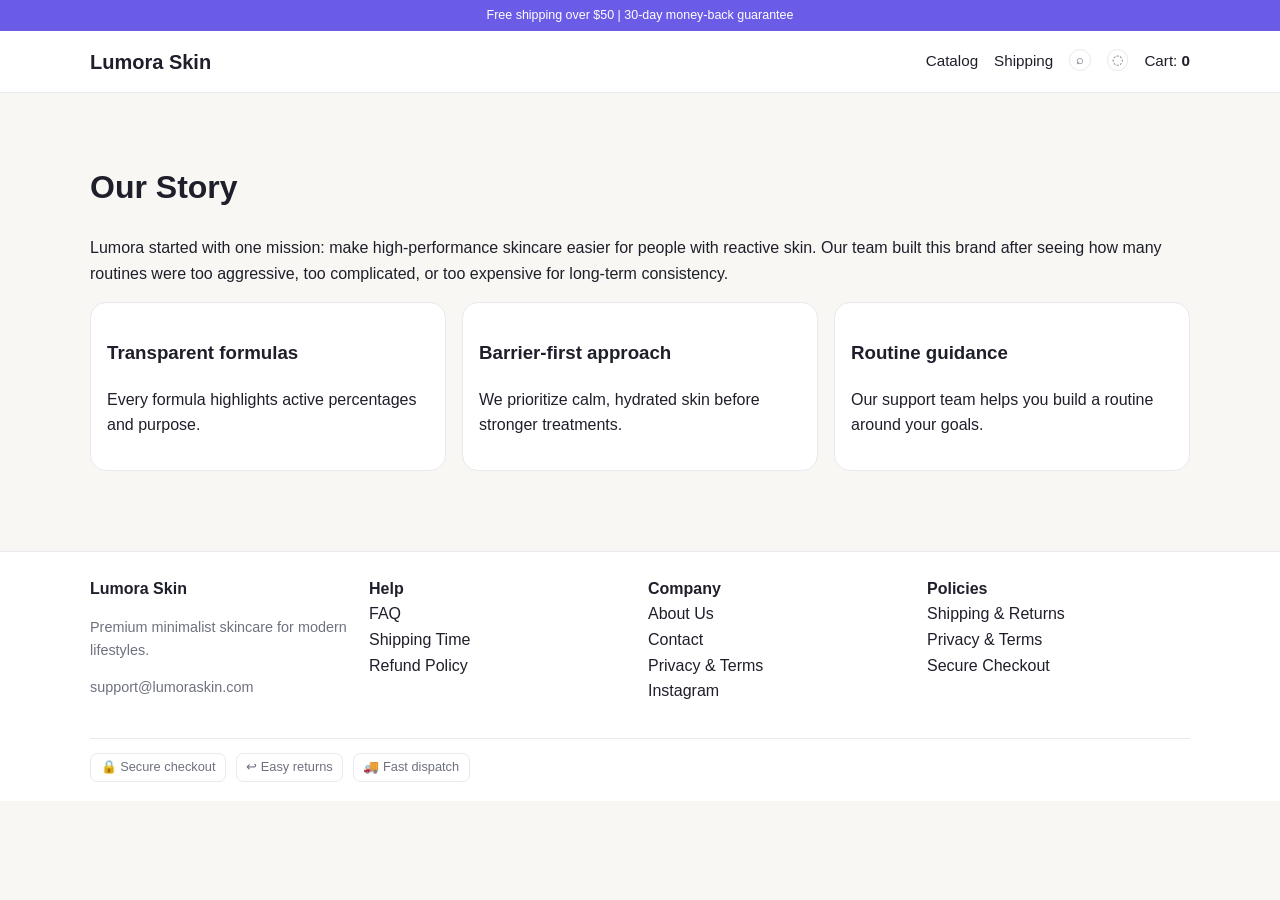
==== about.html @ a421f7e5 "First commit" ====
<!DOCTYPE html>
<html lang="en">
  <head>
    <meta charset="UTF-8" />
    <meta name="viewport" content="width=device-width, initial-scale=1.0" />
    <title>About Us | Lumora Skin</title>
    <link rel="stylesheet" href="assets/styles.css" />
  </head>
  <body>
    <div class="announcement">Free shipping over $50 | 30-day money-back guarantee</div>
    <header class="site-header">
      <nav class="container nav">
        <a class="logo" href="index.html">Lumora Skin</a>
        <div class="menu">
          <a href="catalog.html">Catalog</a>
          <a href="shipping.html">Shipping</a>
          <a class="icon-link" href="catalog.html" aria-label="Search">⌕</a>
          <a class="icon-link" href="contact.html" aria-label="Account">◌</a>
          <a href="cart.html">Cart: <b data-cart-count>0</b></a>
        </div>
      </nav>
    </header>
    <main class="section container">
      <h1>Our Story</h1>
      <p>
        Lumora started with one mission: make high-performance skincare easier for people with
        reactive skin. Our team built this brand after seeing how many routines were too aggressive,
        too complicated, or too expensive for long-term consistency.
      </p>
      <div class="grid grid-3">
        <article class="card"><h3>Transparent formulas</h3><p>Every formula highlights active percentages and purpose.</p></article>
        <article class="card"><h3>Barrier-first approach</h3><p>We prioritize calm, hydrated skin before stronger treatments.</p></article>
        <article class="card"><h3>Routine guidance</h3><p>Our support team helps you build a routine around your goals.</p></article>
      </div>
    </main>
    <footer class="site-footer">
      <div class="container footer-grid">
        <div>
          <strong>Lumora Skin</strong>
          <p class="small">Premium minimalist skincare for modern lifestyles.</p>
          <p class="small">support@lumoraskin.com</p>
        </div>
        <div>
          <strong>Help</strong><br />
          <a href="faq.html">FAQ</a><br />
          <a href="shipping.html">Shipping Time</a><br />
          <a href="shipping.html">Refund Policy</a>
        </div>
        <div>
          <strong>Company</strong><br />
          <a href="about.html">About Us</a><br />
          <a href="contact.html">Contact</a><br />
          <a href="privacy.html">Privacy & Terms</a><br />
          <a href="https://instagram.com" target="_blank" rel="noreferrer">Instagram</a>
        </div>
        <div>
          <strong>Policies</strong><br />
          <a href="shipping.html">Shipping & Returns</a><br />
          <a href="privacy.html">Privacy & Terms</a><br />
          <a href="checkout.html">Secure Checkout</a>
        </div>
      </div>
      <div class="container footer-trust">
        <span>🔒 Secure checkout</span>
        <span>↩ Easy returns</span>
        <span>🚚 Fast dispatch</span>
      </div>
    </footer>
    <script src="assets/products.js"></script>
    <script src="assets/app.js"></script>
  </body>
</html>
---- assets/styles.css ----
:root {
  --bg: #f8f7f4;
  --surface: #ffffff;
  --text: #1e1f2a;
  --muted: #6e7180;
  --primary: #4a7c59;
  --secondary: #cfb997;
  --accent: #e76f51;
  --border: #e9e9ee;
}

* {
  box-sizing: border-box;
}

body {
  margin: 0;
  font-family: "Inter", Arial, sans-serif;
  background: var(--bg);
  color: var(--text);
  line-height: 1.6;
}

a {
  color: inherit;
  text-decoration: none;
}

.container {
  width: min(1100px, 92%);
  margin: 0 auto;
}

.top-bar {
  text-align: center;
  background: var(--primary);
  color: #fff;
  font-size: 0.9rem;
  padding: 0.45rem;
}

.site-header {
  background: var(--surface);
  border-bottom: 1px solid var(--border);
  position: sticky;
  top: 0;
  z-index: 40;
}

.nav {
  display: flex;
  justify-content: space-between;
  align-items: center;
  padding: 0.9rem 0;
}

.logo {
  font-size: 1.25rem;
  font-weight: 700;
}

.menu {
  display: flex;
  gap: 1rem;
  flex-wrap: wrap;
  font-size: 0.95rem;
}

.announcement {
  text-align: center;
  background: #6b5ce7;
  color: #fff;
  font-size: 0.78rem;
  padding: 0.35rem 0.5rem;
}

.hero {
  padding: 3rem 0;
  background: linear-gradient(120deg, #f7f5ff, #f8f7f4);
}

.hero-layout {
  display: grid;
  grid-template-columns: 1.05fr 0.95fr;
  gap: 1.3rem;
  align-items: center;
}

.hero-kicker {
  margin: 0;
  font-size: 0.74rem;
  letter-spacing: 0.1em;
  text-transform: uppercase;
  color: #7a6fd6;
  font-weight: 600;
}

.hero h1 {
  font-size: clamp(2rem, 4vw, 3rem);
  line-height: 1.2;
  margin: 0;
}

.hero p {
  color: var(--muted);
  max-width: 620px;
}

.hero-cta {
  display: flex;
  gap: 0.65rem;
  flex-wrap: wrap;
  margin-top: 1rem;
}

.hero-proof {
  margin: 0.7rem 0 0;
  font-size: 0.88rem;
  color: #6f7181;
}

.hero-visual {
  background: #f0ecff;
  border: 1px solid #ddd7ff;
  border-radius: 1.2rem;
  padding: 0.8rem;
}

.hero-visual img {
  width: 100%;
  height: 320px;
  object-fit: cover;
  border-radius: 1rem;
}

.icon-link {
  display: inline-flex;
  align-items: center;
  justify-content: center;
  width: 1.35rem;
  height: 1.35rem;
  border: 1px solid var(--border);
  border-radius: 50%;
  font-size: 0.84rem;
  color: #5f6170;
}

.btn {
  display: inline-block;
  border-radius: 999px;
  padding: 0.65rem 1.1rem;
  font-weight: 600;
  border: 1px solid transparent;
  cursor: pointer;
}

.btn-dark {
  background: var(--text);
  color: #fff;
}

.btn-outline {
  border-color: var(--text);
}

.section {
  padding: 3rem 0;
}

.section h2 {
  margin-top: 0;
}

.grid {
  display: grid;
  gap: 1rem;
}

.grid-3 {
  grid-template-columns: repeat(auto-fit, minmax(220px, 1fr));
}

.product-grid {
  grid-template-columns: repeat(auto-fit, minmax(220px, 250px));
  justify-content: center;
}

.card {
  background: var(--surface);
  border: 1px solid var(--border);
  border-radius: 1rem;
  padding: 1rem;
}

.urgency {
  text-align: center;
  background: #fff4ef;
  border-color: #ffd7c8;
}

.timer {
  font-size: clamp(1.5rem, 3vw, 2rem);
  font-weight: 700;
  letter-spacing: 0.08rem;
  color: var(--accent);
  margin: 0;
}

.product-card {
  background: var(--surface);
  border: 1px solid var(--border);
  border-radius: 1rem;
  overflow: hidden;
  width: 250px;
  height: 410px;
  margin: 0 auto;
  display: flex;
  flex-direction: column;
  position: relative;
}

.product-card img,
.detail-grid img {
  width: 100%;
  display: block;
  object-fit: cover;
}

.product-card img {
  height: 180px;
  transition: transform 0.28s ease;
}

.product-card:hover img {
  transform: scale(1.05);
}

.product-image-wrap {
  position: relative;
  overflow: hidden;
}

.save-badge {
  position: absolute;
  top: 0.5rem;
  right: 0.5rem;
  background: #e24b4a;
  color: #fff;
  border-radius: 0.35rem;
  font-size: 0.68rem;
  font-weight: 700;
  padding: 0.15rem 0.35rem;
  letter-spacing: 0.03em;
}

.stock-note {
  position: absolute;
  top: 0.5rem;
  left: 0.5rem;
  background: rgba(255, 255, 255, 0.92);
  color: #8c2b2b;
  border-radius: 0.3rem;
  font-size: 0.65rem;
  font-weight: 600;
  padding: 0.12rem 0.35rem;
}

.product-body {
  padding: 0.85rem;
  display: flex;
  flex-direction: column;
  flex: 1;
  position: relative;
}

.product-body h3 {
  margin: 0.45rem 0 0.35rem;
  line-height: 1.25;
  font-size: 1.05rem;
  min-height: 2.7rem;
}

.product-description {
  position: absolute;
  left: 0.85rem;
  right: 0.85rem;
  bottom: 4.8rem;
  margin: 0;
  background: rgba(255, 255, 255, 0.96);
  border: 1px solid var(--border);
  border-radius: 0.65rem;
  padding: 0.55rem 0.6rem;
  font-size: 0.9rem;
  line-height: 1.35;
  opacity: 0;
  transform: translateY(8px);
  transition: opacity 0.2s ease, transform 0.2s ease;
  pointer-events: none;
  display: -webkit-box;
  -webkit-line-clamp: 3;
  -webkit-box-orient: vertical;
  overflow: hidden;
  z-index: 3;
}

.product-card:hover .product-description {
  opacity: 1;
  transform: translateY(0);
}

.rating {
  margin: 0.2rem 0 0.2rem;
  color: #8d6a2f;
  font-size: 0.86rem;
}

.tag {
  display: inline-block;
  background: rgba(74, 124, 89, 0.12);
  color: var(--primary);
  border-radius: 999px;
  padding: 0.2rem 0.6rem;
  font-size: 0.8rem;
}

.price-row {
  display: flex;
  gap: 0.6rem;
  align-items: baseline;
  margin: 0.35rem 0 0.55rem;
}

.price-row span {
  color: var(--muted);
  text-decoration: line-through;
}

.button-row {
  display: flex;
  gap: 0.6rem;
  flex-wrap: wrap;
  margin-top: auto;
  position: relative;
  z-index: 2;
}

.product-card .btn {
  padding: 0.5rem 0.88rem;
  font-size: 0.82rem;
}

.detail-wrap {
  padding: 2rem 0 3rem;
}

.detail-grid {
  display: grid;
  grid-template-columns: repeat(auto-fit, minmax(280px, 1fr));
  gap: 1.4rem;
  align-items: start;
}

.detail-grid img {
  border-radius: 1rem;
}

.benefits {
  padding-left: 1.1rem;
  margin-bottom: 1.2rem;
}

.trust-strip {
  margin-top: 1rem;
  display: grid;
  grid-template-columns: repeat(auto-fit, minmax(170px, 1fr));
  gap: 0.6rem;
}

.trust-strip div {
  background: var(--surface);
  border: 1px solid var(--border);
  border-radius: 0.8rem;
  padding: 0.65rem 0.8rem;
  text-align: center;
  font-size: 0.9rem;
}

.sticky-cart {
  position: sticky;
  bottom: 0.8rem;
  margin-top: 1rem;
  background: var(--surface);
  border: 1px solid var(--border);
  border-radius: 1rem;
  padding: 0.8rem 1rem;
  display: flex;
  justify-content: space-between;
  align-items: center;
  gap: 0.8rem;
}

.sticky-cart p {
  margin: 0.15rem 0 0;
  color: var(--muted);
}

.cart-item {
  display: flex;
  justify-content: space-between;
  align-items: center;
  gap: 0.8rem;
}

.cart-summary {
  margin-top: 1rem;
  display: flex;
  justify-content: space-between;
  align-items: center;
  gap: 0.8rem;
  flex-wrap: wrap;
}

.newsletter {
  background: #ede6db;
  border-radius: 1rem;
  padding: 1.5rem;
}

.trust-icons {
  display: grid;
  grid-template-columns: repeat(auto-fit, minmax(140px, 1fr));
  gap: 0.7rem;
}

.trust-icons .card {
  text-align: center;
  padding: 0.75rem;
}

.trust-icons .icon {
  font-size: 1.1rem;
}

.concerns {
  display: flex;
  flex-wrap: wrap;
  gap: 0.6rem;
}

.concern-pill {
  background: #fff;
  border: 1px solid var(--border);
  border-radius: 999px;
  padding: 0.45rem 0.85rem;
  font-size: 0.87rem;
}

.newsletter.inline form {
  display: grid;
  grid-template-columns: minmax(220px, 1fr) auto;
  align-items: center;
}

.testimonial-meta {
  display: flex;
  justify-content: space-between;
  align-items: center;
  gap: 0.5rem;
}

.verified {
  font-size: 0.72rem;
  color: #1f7b58;
  background: #e2f7ee;
  border-radius: 999px;
  padding: 0.1rem 0.5rem;
}

.newsletter form {
  display: flex;
  gap: 0.6rem;
  flex-wrap: wrap;
}

input,
textarea {
  width: 100%;
  border: 1px solid var(--border);
  border-radius: 0.6rem;
  padding: 0.7rem;
  font: inherit;
}

form .field-row {
  display: grid;
  grid-template-columns: repeat(auto-fit, minmax(220px, 1fr));
  gap: 0.6rem;
}

.site-footer {
  margin-top: 2rem;
  border-top: 1px solid var(--border);
  background: var(--surface);
}

.footer-grid {
  display: grid;
  grid-template-columns: repeat(auto-fit, minmax(220px, 1fr));
  gap: 1rem;
  padding: 1.5rem 0;
}

.footer-trust {
  display: flex;
  flex-wrap: wrap;
  gap: 0.6rem;
  padding-bottom: 1.2rem;
  border-top: 1px solid var(--border);
  padding-top: 0.9rem;
}

.footer-trust span {
  border: 1px solid var(--border);
  border-radius: 0.45rem;
  padding: 0.2rem 0.6rem;
  font-size: 0.8rem;
  color: var(--muted);
}

.before-after-grid {
  align-items: stretch;
}

.before-after {
  padding: 0.5rem;
  position: relative;
}

.before-after img {
  width: 100%;
  height: 230px;
  object-fit: cover;
  border-radius: 0.8rem;
  display: block;
}

.before-after-label {
  position: absolute;
  left: 1rem;
  bottom: 1rem;
  background: rgba(30, 31, 42, 0.82);
  color: #fff;
  font-size: 0.76rem;
  padding: 0.15rem 0.55rem;
  border-radius: 999px;
}

.small {
  color: var(--muted);
  font-size: 0.9rem;
}

@media (max-width: 700px) {
  .nav {
    flex-direction: column;
    align-items: flex-start;
    gap: 0.5rem;
  }

  .hero {
    padding: 3rem 0;
  }

  .hero-layout {
    grid-template-columns: 1fr;
  }

  .hero-visual img {
    height: 240px;
  }

  .section {
    padding: 2.2rem 0;
  }

  .sticky-cart {
    position: fixed;
    left: 4%;
    right: 4%;
    bottom: 0.6rem;
    z-index: 20;
    box-shadow: 0 8px 25px rgba(0, 0, 0, 0.12);
  }

  .site-footer {
    padding-bottom: 5rem;
  }

  .product-grid {
    grid-template-columns: repeat(auto-fit, minmax(180px, 1fr));
    gap: 0.8rem;
  }

  .product-card {
    width: 100%;
    max-width: 260px;
    height: 395px;
  }

  .product-card img {
    height: 160px;
  }
}

@media (max-width: 420px) {
  .container {
    width: 94%;
  }

  .product-grid {
    grid-template-columns: 1fr;
    justify-items: center;
  }

  .product-card {
    max-width: 280px;
    height: 390px;
  }

  .product-description {
    opacity: 1;
    transform: none;
    position: static;
    margin-top: 0.2rem;
    border-radius: 0.55rem;
    padding: 0.45rem 0.55rem;
    -webkit-line-clamp: 2;
  }

  .newsletter.inline form {
    grid-template-columns: 1fr;
  }

  .product-carousel.product-grid,
  .testimonial-carousel {
    display: flex;
    overflow-x: auto;
    scroll-snap-type: x mandatory;
    gap: 0.8rem;
    padding-bottom: 0.45rem;
    -webkit-overflow-scrolling: touch;
  }

  .product-carousel.product-grid .product-card,
  .testimonial-carousel .card {
    flex: 0 0 84%;
    scroll-snap-align: start;
  }

  .before-after-grid {
    grid-template-columns: 1fr;
  }
}
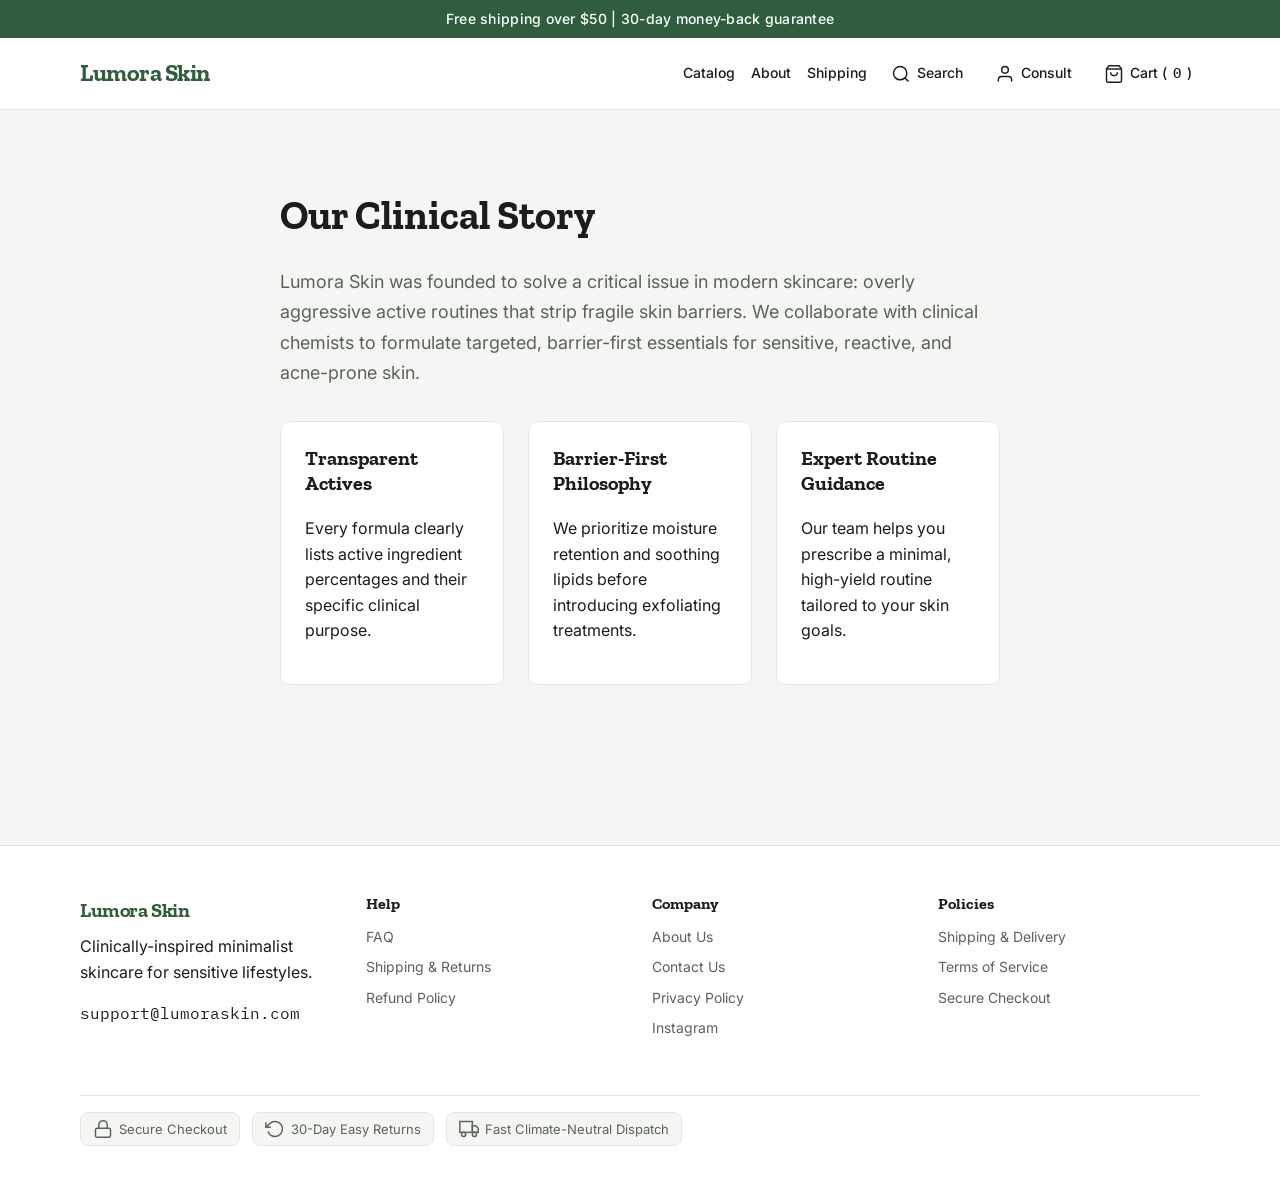
==== commit a4dc4927: "feat: complete Lumora Skin Clinical Apothecary redesign and e-commerce enhancements" ====
--- a/about.html
+++ b/about.html
@@ -4,6 +4,7 @@
     <meta charset="UTF-8" />
     <meta name="viewport" content="width=device-width, initial-scale=1.0" />
     <title>About Us | Lumora Skin</title>
+    <meta name="description" content="Learn about Lumora Skin's clinical mission — making barrier-first skincare accessible for sensitive, reactive skin." />
     <link rel="stylesheet" href="assets/styles.css" />
   </head>
   <body>
@@ -11,61 +12,93 @@
     <header class="site-header">
       <nav class="container nav">
         <a class="logo" href="index.html">Lumora Skin</a>
+        <button class="hamburger" data-hamburger aria-label="Toggle menu">☰</button>
         <div class="menu">
           <a href="catalog.html">Catalog</a>
+          <a href="about.html">About</a>
           <a href="shipping.html">Shipping</a>
-          <a class="icon-link" href="catalog.html" aria-label="Search">⌕</a>
-          <a class="icon-link" href="contact.html" aria-label="Account">◌</a>
-          <a href="cart.html">Cart: <b data-cart-count>0</b></a>
+          <a class="nav-icon-link" href="catalog.html" aria-label="Search Catalog">
+            <svg class="icon-ui" viewBox="0 0 24 24"><circle cx="11" cy="11" r="8"/><line x1="21" y1="21" x2="16.65" y2="16.65"/></svg>
+            Search
+          </a>
+          <a class="nav-icon-link" href="contact.html" aria-label="Skin Consultation">
+            <svg class="icon-ui" viewBox="0 0 24 24"><path d="M20 21v-2a4 4 0 0 0-4-4H8a4 4 0 0 0-4 4v2"/><circle cx="12" cy="7" r="4"/></svg>
+            Consult
+          </a>
+          <a class="nav-icon-link" href="cart.html" aria-label="View Cart" style="white-space:nowrap">
+            <svg class="icon-ui" viewBox="0 0 24 24"><path d="M6 2L3 6v14a2 2 0 0 0 2 2h14a2 2 0 0 0 2-2V6l-3-4z"/><line x1="3" y1="6" x2="21" y2="6"/><path d="M16 10a4 4 0 0 1-8 0"/></svg>
+            Cart (<span data-cart-count class="font-mono">0</span>)
+          </a>
         </div>
       </nav>
     </header>
+
     <main class="section container">
-      <h1>Our Story</h1>
-      <p>
-        Lumora started with one mission: make high-performance skincare easier for people with
-        reactive skin. Our team built this brand after seeing how many routines were too aggressive,
-        too complicated, or too expensive for long-term consistency.
-      </p>
-      <div class="grid grid-3">
-        <article class="card"><h3>Transparent formulas</h3><p>Every formula highlights active percentages and purpose.</p></article>
-        <article class="card"><h3>Barrier-first approach</h3><p>We prioritize calm, hydrated skin before stronger treatments.</p></article>
-        <article class="card"><h3>Routine guidance</h3><p>Our support team helps you build a routine around your goals.</p></article>
+      <div style="max-width:720px;margin:0 auto">
+        <h1>Our Clinical Story</h1>
+        <p style="font-size:1.125rem;color:var(--muted);line-height:1.7;margin-bottom:var(--space-6)">
+          Lumora Skin was founded to solve a critical issue in modern skincare: overly aggressive active routines that strip fragile skin barriers. We collaborate with clinical chemists to formulate targeted, barrier-first essentials for sensitive, reactive, and acne-prone skin.
+        </p>
+        <div class="grid grid-3" style="margin-top:var(--space-8)">
+          <article class="card">
+            <h3>Transparent Actives</h3>
+            <p class="small">Every formula clearly lists active ingredient percentages and their specific clinical purpose.</p>
+          </article>
+          <article class="card">
+            <h3>Barrier-First Philosophy</h3>
+            <p class="small">We prioritize moisture retention and soothing lipids before introducing exfoliating treatments.</p>
+          </article>
+          <article class="card">
+            <h3>Expert Routine Guidance</h3>
+            <p class="small">Our team helps you prescribe a minimal, high-yield routine tailored to your skin goals.</p>
+          </article>
+        </div>
       </div>
     </main>
+
     <footer class="site-footer">
       <div class="container footer-grid">
         <div>
-          <strong>Lumora Skin</strong>
-          <p class="small">Premium minimalist skincare for modern lifestyles.</p>
-          <p class="small">support@lumoraskin.com</p>
+          <strong class="logo" style="font-size:1.25rem">Lumora Skin</strong>
+          <p class="small" style="margin:var(--space-2) 0">Clinically-inspired minimalist skincare for sensitive lifestyles.</p>
+          <p class="small font-mono">support@lumoraskin.com</p>
         </div>
-        <div>
-          <strong>Help</strong><br />
-          <a href="faq.html">FAQ</a><br />
-          <a href="shipping.html">Shipping Time</a><br />
+        <div class="footer-col">
+          <h4>Help</h4>
+          <a href="faq.html">FAQ</a>
+          <a href="shipping.html">Shipping &amp; Returns</a>
           <a href="shipping.html">Refund Policy</a>
         </div>
-        <div>
-          <strong>Company</strong><br />
-          <a href="about.html">About Us</a><br />
-          <a href="contact.html">Contact</a><br />
-          <a href="privacy.html">Privacy & Terms</a><br />
+        <div class="footer-col">
+          <h4>Company</h4>
+          <a href="about.html">About Us</a>
+          <a href="contact.html">Contact Us</a>
+          <a href="privacy.html">Privacy Policy</a>
           <a href="https://instagram.com" target="_blank" rel="noreferrer">Instagram</a>
         </div>
-        <div>
-          <strong>Policies</strong><br />
-          <a href="shipping.html">Shipping & Returns</a><br />
-          <a href="privacy.html">Privacy & Terms</a><br />
+        <div class="footer-col">
+          <h4>Policies</h4>
+          <a href="shipping.html">Shipping &amp; Delivery</a>
+          <a href="privacy.html">Terms of Service</a>
           <a href="checkout.html">Secure Checkout</a>
         </div>
       </div>
       <div class="container footer-trust">
-        <span>🔒 Secure checkout</span>
-        <span>↩ Easy returns</span>
-        <span>🚚 Fast dispatch</span>
+        <span>
+          <svg class="icon-ui" viewBox="0 0 24 24"><rect x="3" y="11" width="18" height="11" rx="2" ry="2"/><path d="M7 11V7a5 5 0 0 1 10 0v4"/></svg>
+          Secure Checkout
+        </span>
+        <span>
+          <svg class="icon-ui" viewBox="0 0 24 24"><polyline points="1 4 1 10 7 10"/><path d="M3.51 15a9 9 0 1 0 2.13-9.36L1 10"/></svg>
+          30-Day Easy Returns
+        </span>
+        <span>
+          <svg class="icon-ui" viewBox="0 0 24 24"><rect x="1" y="3" width="15" height="13"/><polygon points="16 8 20 8 23 11 23 16 16 16 16 8"/><circle cx="5.5" cy="18.5" r="2.5"/><circle cx="18.5" cy="18.5" r="2.5"/></svg>
+          Fast Climate-Neutral Dispatch
+        </span>
       </div>
     </footer>
+
     <script src="assets/products.js"></script>
     <script src="assets/app.js"></script>
   </body>
--- a/assets/styles.css
+++ b/assets/styles.css
@@ -1,12 +1,38 @@
+@import url('https://fonts.googleapis.com/css2?family=IBM+Plex+Mono:wght@500;600&family=Inter:wght@400;500;600&family=Zilla+Slab:wght@600;700&display=swap');
+
 :root {
-  --bg: #f8f7f4;
-  --surface: #ffffff;
-  --text: #1e1f2a;
-  --muted: #6e7180;
-  --primary: #4a7c59;
-  --secondary: #cfb997;
-  --accent: #e76f51;
-  --border: #e9e9ee;
+  /* ─── Color System (WCAG AA Compliant) ─── */
+  --bg: #F4F6F3;          /* Cool Sage Canvas */
+  --surface: #FFFFFF;     /* Card & Section Surface */
+  --text: #1A1D1B;        /* High-Contrast Body Text (14.2:1) */
+  --muted: #5C6258;       /* Accessible Muted Text (4.6:1) */
+  --primary: #2F5D3E;     /* Deep Sage Accent (5.8:1) */
+  --primary-hover: #21442D;
+  --primary-light: #E4EDE6; /* Soft Sage Tint for Badges/Tags */
+  --accent: #B54B31;     /* Narrowed Scope: Sale/Stock Only (4.8:1) */
+  --border: #E4E7E1;
+
+  /* ─── Fonts ─── */
+  --font-heading: 'Zilla Slab', Georgia, serif;
+  --font-body: 'Inter', system-ui, -apple-system, sans-serif;
+  --font-mono: 'IBM Plex Mono', monospace;
+
+  /* ─── Spacing Unit (4px Grid) ─── */
+  --space-2: 8px;
+  --space-3: 12px;
+  --space-4: 16px;
+  --space-6: 24px;
+  --space-8: 32px;
+  --space-12: 48px;
+  --space-20: 80px;
+
+  /* ─── Radii Completeness Rule ─── */
+  --radius-card: 10px;    /* Reserved for Cards and Modals */
+  --radius-btn: 8px;      /* Reserved for Buttons, Inputs, Steppers */
+  --radius-pill: 999px;   /* Reserved EXCLUSIVELY for Badges, Tags, Pills */
+
+  /* ─── Centralized Motion Token ─── */
+  --transition-fast: 150ms cubic-bezier(0.4, 0, 0.2, 1);
 }
 
 * {
@@ -15,11 +41,26 @@
 
 body {
   margin: 0;
-  font-family: "Inter", Arial, sans-serif;
+  font-family: var(--font-body);
   background: var(--bg);
   color: var(--text);
   line-height: 1.6;
-}
+  font-size: 16px;
+  -webkit-font-smoothing: antialiased;
+}
+
+h1, h2, h3, h4 {
+  font-family: var(--font-heading);
+  color: var(--text);
+  line-height: 1.25;
+  margin-top: 0;
+  font-weight: 700;
+}
+
+h1 { font-size: clamp(2rem, 4vw, 2.5rem); } /* 32px - 40px */
+h2 { font-size: clamp(1.5rem, 3vw, 2rem); }  /* 24px - 32px */
+h3 { font-size: 1.25rem; }                   /* 20px */
+h4 { font-size: 1rem; }                      /* 16px */
 
 a {
   color: inherit;
@@ -27,18 +68,85 @@
 }
 
 .container {
-  width: min(1100px, 92%);
+  width: min(1120px, 92%);
   margin: 0 auto;
 }
 
-.top-bar {
+.font-mono {
+  font-family: var(--font-mono);
+  font-variant-numeric: tabular-nums;
+}
+
+.font-heading {
+  font-family: var(--font-heading);
+}
+
+/* ─── Fixed Icon Sizing Classes (Bug Fix 1 & 2) ─── */
+.icon-ui {
+  width: 20px !important;
+  height: 20px !important;
+  min-width: 20px !important;
+  min-height: 20px !important;
+  max-width: 20px !important;
+  max-height: 20px !important;
+  flex-shrink: 0;
+  stroke: currentColor;
+  stroke-width: 1.75;
+  fill: none;
+  display: inline-block;
+  vertical-align: middle;
+}
+
+.icon-badge {
+  width: 32px !important;
+  height: 32px !important;
+  min-width: 32px !important;
+  min-height: 32px !important;
+  max-width: 32px !important;
+  max-height: 32px !important;
+  flex-shrink: 0;
+  stroke: currentColor;
+  stroke-width: 1.75;
+  fill: none;
+  display: inline-block;
+  vertical-align: middle;
+}
+
+/* Ensure any SVG inside icon containers is constrained */
+.claim-icon-wrap svg,
+.footer-trust svg,
+.nav-icon-link svg {
+  max-width: 100%;
+  max-height: 100%;
+}
+
+/* ─── Accessibility: Focus Visible Rings Everywhere ─── */
+button:focus-visible,
+a:focus-visible,
+input:focus-visible,
+textarea:focus-visible,
+select:focus-visible,
+.concern-pill:focus-visible,
+.filter-pill:focus-visible,
+.quiz-option:focus-visible,
+.qty-stepper button:focus-visible {
+  outline: none !important;
+  box-shadow: 0 0 0 2px var(--surface), 0 0 0 4px var(--primary) !important;
+  border-color: var(--primary) !important;
+}
+
+/* ─── Announcement Bar ─── */
+.announcement {
   text-align: center;
   background: var(--primary);
-  color: #fff;
-  font-size: 0.9rem;
-  padding: 0.45rem;
-}
-
+  color: #FFFFFF;
+  font-size: 0.875rem; /* 14px */
+  font-weight: 500;
+  padding: 0.5rem 1rem;
+  letter-spacing: 0.02em;
+}
+
+/* ─── Header Navigation ─── */
 .site-header {
   background: var(--surface);
   border-bottom: 1px solid var(--border);
@@ -51,496 +159,517 @@
   display: flex;
   justify-content: space-between;
   align-items: center;
-  padding: 0.9rem 0;
+  padding: 1rem 0;
 }
 
 .logo {
+  font-family: var(--font-heading);
+  font-size: 1.5rem; /* 24px */
+  font-weight: 700;
+  letter-spacing: -0.02em;
+  color: var(--primary);
+}
+
+.menu {
+  display: flex;
+  gap: var(--space-4);
+  align-items: center;
+  font-size: 0.875rem; /* 14px */
+  font-weight: 500;
+}
+
+.menu a {
+  transition: color var(--transition-fast);
+}
+
+.menu a:hover {
+  color: var(--primary);
+}
+
+.nav-icon-link {
+  display: inline-flex;
+  align-items: center;
+  gap: 6px;
+  font-size: 0.875rem;
+  color: var(--text);
+  padding: 4px 8px;
+  border-radius: var(--radius-btn);
+  white-space: nowrap !important;
+  width: auto !important;
+  min-width: fit-content !important;
+  flex-shrink: 0;
+  transition: background var(--transition-fast), color var(--transition-fast);
+}
+
+.nav-icon-link:hover {
+  background: var(--primary-light);
+  color: var(--primary);
+}
+
+/* Hamburger */
+.hamburger {
+  display: none;
+  background: none;
+  border: 1px solid var(--border);
+  border-radius: var(--radius-btn);
   font-size: 1.25rem;
-  font-weight: 700;
-}
-
-.menu {
-  display: flex;
-  gap: 1rem;
-  flex-wrap: wrap;
-  font-size: 0.95rem;
-}
-
-.announcement {
-  text-align: center;
-  background: #6b5ce7;
-  color: #fff;
-  font-size: 0.78rem;
-  padding: 0.35rem 0.5rem;
-}
-
+  cursor: pointer;
+  padding: 0.35rem 0.65rem;
+  color: var(--text);
+  line-height: 1;
+}
+
+/* ─── Buttons (Tiered System & States) ─── */
+.btn {
+  display: inline-flex;
+  align-items: center;
+  justify-content: center;
+  border-radius: var(--radius-btn);
+  padding: 0.65rem 1.25rem;
+  font-weight: 600;
+  font-size: 0.875rem; /* 14px */
+  border: 1px solid transparent;
+  cursor: pointer;
+  font-family: var(--font-body);
+  transition: background var(--transition-fast), border-color var(--transition-fast), color var(--transition-fast), box-shadow var(--transition-fast);
+}
+
+.btn-primary, .btn-dark {
+  background: var(--primary);
+  color: #FFFFFF;
+}
+
+.btn-primary:hover, .btn-dark:hover {
+  background: var(--primary-hover);
+}
+
+.btn-secondary, .btn-outline {
+  background: var(--surface);
+  border-color: var(--border);
+  color: var(--text);
+}
+
+.btn-secondary:hover, .btn-outline:hover {
+  background: var(--primary-light);
+  border-color: var(--primary);
+  color: var(--primary);
+}
+
+.btn-remove {
+  background: transparent;
+  border: none;
+  color: var(--accent);
+  font-size: 0.875rem;
+  font-weight: 500;
+  cursor: pointer;
+  padding: 0.25rem 0.5rem;
+  border-radius: var(--radius-btn);
+  display: inline-flex;
+  align-items: center;
+  gap: 4px;
+  transition: background var(--transition-fast);
+}
+
+.btn-remove:hover {
+  background: #FDF2F0;
+}
+
+/* ─── Hero Section ─── */
 .hero {
-  padding: 3rem 0;
-  background: linear-gradient(120deg, #f7f5ff, #f8f7f4);
+  padding: var(--space-12) 0;
+  background: linear-gradient(180deg, #EAEFE9 0%, var(--bg) 100%);
+  border-bottom: 1px solid var(--border);
 }
 
 .hero-layout {
   display: grid;
-  grid-template-columns: 1.05fr 0.95fr;
-  gap: 1.3rem;
+  grid-template-columns: 1.1fr 0.9fr;
+  gap: var(--space-8);
   align-items: center;
 }
 
 .hero-kicker {
-  margin: 0;
-  font-size: 0.74rem;
-  letter-spacing: 0.1em;
+  font-family: var(--font-mono);
+  font-size: 0.75rem; /* 12px */
+  letter-spacing: 0.08em;
   text-transform: uppercase;
-  color: #7a6fd6;
+  color: var(--primary);
   font-weight: 600;
+  margin: 0 0 var(--space-2);
 }
 
 .hero h1 {
-  font-size: clamp(2rem, 4vw, 3rem);
-  line-height: 1.2;
-  margin: 0;
+  margin: 0 0 var(--space-4);
+  color: var(--text);
 }
 
 .hero p {
   color: var(--muted);
-  max-width: 620px;
+  font-size: 1rem; /* 16px */
+  margin: 0 0 var(--space-6);
+  max-width: 540px;
 }
 
 .hero-cta {
   display: flex;
-  gap: 0.65rem;
+  gap: var(--space-3);
   flex-wrap: wrap;
-  margin-top: 1rem;
 }
 
 .hero-proof {
-  margin: 0.7rem 0 0;
-  font-size: 0.88rem;
-  color: #6f7181;
+  margin: var(--space-4) 0 0;
+  font-size: 0.875rem;
+  color: var(--muted);
+  display: flex;
+  align-items: center;
+  gap: 6px;
 }
 
 .hero-visual {
-  background: #f0ecff;
-  border: 1px solid #ddd7ff;
-  border-radius: 1.2rem;
-  padding: 0.8rem;
+  background: var(--surface);
+  border: 1px solid var(--border);
+  border-radius: var(--radius-card);
+  padding: var(--space-3);
+  box-shadow: 0 4px 20px rgba(0, 0, 0, 0.04);
 }
 
 .hero-visual img {
   width: 100%;
-  height: 320px;
+  height: 340px;
   object-fit: cover;
-  border-radius: 1rem;
-}
-
-.icon-link {
-  display: inline-flex;
-  align-items: center;
-  justify-content: center;
-  width: 1.35rem;
-  height: 1.35rem;
-  border: 1px solid var(--border);
-  border-radius: 50%;
-  font-size: 0.84rem;
-  color: #5f6170;
-}
-
-.btn {
-  display: inline-block;
-  border-radius: 999px;
-  padding: 0.65rem 1.1rem;
-  font-weight: 600;
-  border: 1px solid transparent;
-  cursor: pointer;
-}
-
-.btn-dark {
-  background: var(--text);
-  color: #fff;
-}
-
-.btn-outline {
-  border-color: var(--text);
-}
-
+  border-radius: calc(var(--radius-card) - 2px);
+}
+
+/* ─── Sections ─── */
 .section {
-  padding: 3rem 0;
-}
-
-.section h2 {
-  margin-top: 0;
-}
-
+  padding: var(--space-20) 0;
+}
+
+.section-header {
+  margin-bottom: var(--space-8);
+}
+
+.section-header p {
+  color: var(--muted);
+  margin-top: -0.25rem;
+}
+
+/* ─── Grid Systems (Responsive Breakdown) ─── */
 .grid {
   display: grid;
-  gap: 1rem;
+  gap: var(--space-6);
 }
 
 .grid-3 {
-  grid-template-columns: repeat(auto-fit, minmax(220px, 1fr));
-}
-
+  grid-template-columns: repeat(3, 1fr);
+}
+
+/* Catalog Grid: 4-col desktop → 2-col tablet → 1-col mobile */
 .product-grid {
-  grid-template-columns: repeat(auto-fit, minmax(220px, 250px));
-  justify-content: center;
-}
-
+  display: grid;
+  grid-template-columns: repeat(4, 1fr);
+  gap: var(--space-6);
+}
+
+/* ─── Cards ─── */
 .card {
   background: var(--surface);
   border: 1px solid var(--border);
-  border-radius: 1rem;
-  padding: 1rem;
-}
-
-.urgency {
-  text-align: center;
-  background: #fff4ef;
-  border-color: #ffd7c8;
-}
-
-.timer {
-  font-size: clamp(1.5rem, 3vw, 2rem);
-  font-weight: 700;
-  letter-spacing: 0.08rem;
-  color: var(--accent);
-  margin: 0;
-}
-
+  border-radius: var(--radius-card);
+  padding: var(--space-6);
+}
+
+/* ─── Product Card (Flex Column & Stacked Corner Badges) ─── */
 .product-card {
   background: var(--surface);
   border: 1px solid var(--border);
-  border-radius: 1rem;
+  border-radius: var(--radius-card);
   overflow: hidden;
-  width: 250px;
-  height: 410px;
-  margin: 0 auto;
   display: flex;
   flex-direction: column;
   position: relative;
-}
-
-.product-card img,
-.detail-grid img {
-  width: 100%;
-  display: block;
-  object-fit: cover;
-}
-
-.product-card img {
-  height: 180px;
-  transition: transform 0.28s ease;
-}
-
-.product-card:hover img {
-  transform: scale(1.05);
+  transition: transform var(--transition-fast), box-shadow var(--transition-fast), border-color var(--transition-fast);
+}
+
+.product-card:hover {
+  transform: translateY(-2px);
+  box-shadow: 0 8px 24px rgba(47, 93, 62, 0.08);
+  border-color: #C3D4C7;
 }
 
 .product-image-wrap {
   position: relative;
+  aspect-ratio: 1 / 1;
   overflow: hidden;
+  background: #F8FAF7;
+}
+
+.product-image-wrap img {
+  width: 100%;
+  height: 100%;
+  object-fit: cover;
+  transition: transform 0.3s ease;
+}
+
+.product-card:hover .product-image-wrap img {
+  transform: scale(1.04);
+}
+
+/* Corner Badges: Stacked top-right corner with 12px inset */
+.card-badges-corner {
+  position: absolute;
+  top: 12px;
+  right: 12px;
+  display: flex;
+  flex-direction: column;
+  align-items: flex-end;
+  gap: 4px;
+  z-index: 5;
+  pointer-events: none;
 }
 
 .save-badge {
-  position: absolute;
-  top: 0.5rem;
-  right: 0.5rem;
-  background: #e24b4a;
-  color: #fff;
-  border-radius: 0.35rem;
-  font-size: 0.68rem;
-  font-weight: 700;
-  padding: 0.15rem 0.35rem;
-  letter-spacing: 0.03em;
+  background: var(--accent);
+  color: #FFFFFF;
+  border-radius: var(--radius-pill); /* Pill reserved exclusively for badges */
+  font-family: var(--font-mono);
+  font-size: 0.75rem; /* 12px */
+  font-weight: 600;
+  padding: 2px 8px;
 }
 
 .stock-note {
-  position: absolute;
-  top: 0.5rem;
-  left: 0.5rem;
-  background: rgba(255, 255, 255, 0.92);
-  color: #8c2b2b;
-  border-radius: 0.3rem;
-  font-size: 0.65rem;
+  background: rgba(255, 255, 255, 0.95);
+  color: var(--accent);
+  border: 1px solid rgba(181, 75, 49, 0.25);
+  border-radius: var(--radius-pill);
+  font-family: var(--font-mono);
+  font-size: 0.75rem;
   font-weight: 600;
-  padding: 0.12rem 0.35rem;
-}
-
+  padding: 2px 8px;
+}
+
+/* Product Card Body */
 .product-body {
-  padding: 0.85rem;
+  padding: var(--space-4);
   display: flex;
   flex-direction: column;
+  gap: var(--space-3);
   flex: 1;
-  position: relative;
+}
+
+.product-meta-row {
+  display: flex;
+  justify-content: space-between;
+  align-items: center;
+}
+
+.tag {
+  display: inline-block;
+  background: var(--primary-light);
+  color: var(--primary); /* WCAG AA: 5.8:1 contrast */
+  border-radius: var(--radius-pill);
+  padding: 2px 10px;
+  font-size: 0.75rem; /* 12px */
+  font-weight: 600;
+  letter-spacing: 0.01em;
+}
+
+.sku-tag {
+  font-family: var(--font-mono);
+  font-size: 0.75rem;
+  color: var(--muted);
 }
 
 .product-body h3 {
-  margin: 0.45rem 0 0.35rem;
-  line-height: 1.25;
-  font-size: 1.05rem;
-  min-height: 2.7rem;
+  font-family: var(--font-heading);
+  font-size: 1.125rem; /* 18px */
+  margin: 0;
+  line-height: 1.3;
 }
 
 .product-description {
-  position: absolute;
-  left: 0.85rem;
-  right: 0.85rem;
-  bottom: 4.8rem;
   margin: 0;
-  background: rgba(255, 255, 255, 0.96);
-  border: 1px solid var(--border);
-  border-radius: 0.65rem;
-  padding: 0.55rem 0.6rem;
-  font-size: 0.9rem;
-  line-height: 1.35;
-  opacity: 0;
-  transform: translateY(8px);
-  transition: opacity 0.2s ease, transform 0.2s ease;
-  pointer-events: none;
+  color: var(--muted);
+  font-size: 0.875rem; /* 14px */
+  line-height: 1.45;
   display: -webkit-box;
-  -webkit-line-clamp: 3;
+  -webkit-line-clamp: 2;
   -webkit-box-orient: vertical;
   overflow: hidden;
-  z-index: 3;
-}
-
-.product-card:hover .product-description {
-  opacity: 1;
-  transform: translateY(0);
 }
 
 .rating {
-  margin: 0.2rem 0 0.2rem;
-  color: #8d6a2f;
-  font-size: 0.86rem;
-}
-
-.tag {
-  display: inline-block;
-  background: rgba(74, 124, 89, 0.12);
+  margin: 0;
+  color: #B5822A;
+  font-size: 0.875rem;
+  display: flex;
+  align-items: center;
+  gap: 4px;
+}
+
+.actives-chip {
+  font-family: var(--font-mono);
+  font-size: 0.75rem;
   color: var(--primary);
-  border-radius: 999px;
-  padding: 0.2rem 0.6rem;
-  font-size: 0.8rem;
+  background: var(--bg);
+  border: 1px dashed var(--border);
+  padding: 4px 8px;
+  border-radius: 4px;
 }
 
 .price-row {
   display: flex;
-  gap: 0.6rem;
+  gap: var(--space-2);
   align-items: baseline;
-  margin: 0.35rem 0 0.55rem;
+  margin-top: auto;
+}
+
+.price-row strong {
+  font-size: 1.125rem;
+  color: var(--text);
 }
 
 .price-row span {
   color: var(--muted);
   text-decoration: line-through;
+  font-size: 0.875rem;
 }
 
 .button-row {
-  display: flex;
-  gap: 0.6rem;
+  display: grid;
+  grid-template-columns: 1fr 1fr;
+  gap: var(--space-2);
+}
+
+.button-row .btn {
+  width: 100%;
+  padding: 0.5rem;
+  font-size: 0.8125rem;
+}
+
+/* ─── Clinical Claims & Trust Section ─── */
+.clinical-claims-grid {
+  display: grid;
+  grid-template-columns: repeat(4, 1fr);
+  gap: var(--space-4);
+}
+
+.claim-card {
+  background: var(--surface);
+  border: 1px solid var(--border);
+  border-radius: var(--radius-card);
+  padding: var(--space-6);
+  text-align: center;
+  display: flex;
+  flex-direction: column;
+  align-items: center;
+}
+
+.claim-icon-wrap {
+  width: 48px;
+  height: 48px;
+  border-radius: 50%;
+  background: var(--primary-light);
+  color: var(--primary);
+  display: flex;
+  align-items: center;
+  justify-content: center;
+  margin-bottom: var(--space-3);
+  flex-shrink: 0;
+}
+
+.claim-card h3 {
+  font-size: 1.125rem;
+  margin: 0 0 var(--space-2);
+}
+
+.claim-card p {
+  color: var(--muted);
+  font-size: 0.875rem;
+  margin: 0;
+  line-height: 1.5;
+}
+
+/* ─── Urgency Timer ─── */
+.urgency {
+  text-align: center;
+  background: #FAF3F0;
+  border-color: #EBDAD5;
+}
+
+.timer {
+  font-family: var(--font-mono);
+  font-size: clamp(1.5rem, 3vw, 2.25rem);
+  font-weight: 600;
+  font-variant-numeric: tabular-nums;
+  letter-spacing: 0.05em;
+  color: var(--accent);
+  margin: var(--space-2) 0 0;
+}
+
+/* ─── Shop By Concern ─── */
+.concerns {
+  display: flex;
   flex-wrap: wrap;
-  margin-top: auto;
-  position: relative;
-  z-index: 2;
-}
-
-.product-card .btn {
-  padding: 0.5rem 0.88rem;
-  font-size: 0.82rem;
-}
-
-.detail-wrap {
-  padding: 2rem 0 3rem;
-}
-
-.detail-grid {
-  display: grid;
-  grid-template-columns: repeat(auto-fit, minmax(280px, 1fr));
-  gap: 1.4rem;
-  align-items: start;
-}
-
-.detail-grid img {
-  border-radius: 1rem;
-}
-
-.benefits {
-  padding-left: 1.1rem;
-  margin-bottom: 1.2rem;
-}
-
-.trust-strip {
-  margin-top: 1rem;
-  display: grid;
-  grid-template-columns: repeat(auto-fit, minmax(170px, 1fr));
-  gap: 0.6rem;
-}
-
-.trust-strip div {
-  background: var(--surface);
-  border: 1px solid var(--border);
-  border-radius: 0.8rem;
-  padding: 0.65rem 0.8rem;
-  text-align: center;
-  font-size: 0.9rem;
-}
-
-.sticky-cart {
-  position: sticky;
-  bottom: 0.8rem;
-  margin-top: 1rem;
-  background: var(--surface);
-  border: 1px solid var(--border);
-  border-radius: 1rem;
-  padding: 0.8rem 1rem;
+  gap: var(--space-3);
+}
+
+.concern-pill {
+  background: var(--surface);
+  border: 1px solid var(--border);
+  border-radius: var(--radius-pill);
+  padding: 0.5rem 1.125rem;
+  font-size: 0.875rem;
+  font-weight: 500;
+  color: var(--text);
+  transition: background var(--transition-fast), border-color var(--transition-fast), color var(--transition-fast);
+  cursor: pointer;
+}
+
+.concern-pill:hover, .concern-pill.active {
+  background: var(--primary);
+  border-color: var(--primary);
+  color: #FFFFFF;
+}
+
+/* ─── Testimonials ─── */
+.testimonial-card {
+  display: flex;
+  flex-direction: column;
+  gap: var(--space-2);
+}
+
+.testimonial-meta {
   display: flex;
   justify-content: space-between;
   align-items: center;
-  gap: 0.8rem;
-}
-
-.sticky-cart p {
-  margin: 0.15rem 0 0;
-  color: var(--muted);
-}
-
-.cart-item {
-  display: flex;
-  justify-content: space-between;
-  align-items: center;
-  gap: 0.8rem;
-}
-
-.cart-summary {
-  margin-top: 1rem;
-  display: flex;
-  justify-content: space-between;
-  align-items: center;
-  gap: 0.8rem;
-  flex-wrap: wrap;
-}
-
-.newsletter {
-  background: #ede6db;
-  border-radius: 1rem;
-  padding: 1.5rem;
-}
-
-.trust-icons {
-  display: grid;
-  grid-template-columns: repeat(auto-fit, minmax(140px, 1fr));
-  gap: 0.7rem;
-}
-
-.trust-icons .card {
-  text-align: center;
-  padding: 0.75rem;
-}
-
-.trust-icons .icon {
-  font-size: 1.1rem;
-}
-
-.concerns {
-  display: flex;
-  flex-wrap: wrap;
-  gap: 0.6rem;
-}
-
-.concern-pill {
-  background: #fff;
-  border: 1px solid var(--border);
-  border-radius: 999px;
-  padding: 0.45rem 0.85rem;
-  font-size: 0.87rem;
-}
-
-.newsletter.inline form {
-  display: grid;
-  grid-template-columns: minmax(220px, 1fr) auto;
-  align-items: center;
-}
-
-.testimonial-meta {
-  display: flex;
-  justify-content: space-between;
-  align-items: center;
-  gap: 0.5rem;
 }
 
 .verified {
-  font-size: 0.72rem;
-  color: #1f7b58;
-  background: #e2f7ee;
-  border-radius: 999px;
-  padding: 0.1rem 0.5rem;
-}
-
-.newsletter form {
-  display: flex;
-  gap: 0.6rem;
-  flex-wrap: wrap;
-}
-
-input,
-textarea {
-  width: 100%;
-  border: 1px solid var(--border);
-  border-radius: 0.6rem;
-  padding: 0.7rem;
-  font: inherit;
-}
-
-form .field-row {
-  display: grid;
-  grid-template-columns: repeat(auto-fit, minmax(220px, 1fr));
-  gap: 0.6rem;
-}
-
-.site-footer {
-  margin-top: 2rem;
-  border-top: 1px solid var(--border);
-  background: var(--surface);
-}
-
-.footer-grid {
-  display: grid;
-  grid-template-columns: repeat(auto-fit, minmax(220px, 1fr));
-  gap: 1rem;
-  padding: 1.5rem 0;
-}
-
-.footer-trust {
-  display: flex;
-  flex-wrap: wrap;
-  gap: 0.6rem;
-  padding-bottom: 1.2rem;
-  border-top: 1px solid var(--border);
-  padding-top: 0.9rem;
-}
-
-.footer-trust span {
-  border: 1px solid var(--border);
-  border-radius: 0.45rem;
-  padding: 0.2rem 0.6rem;
-  font-size: 0.8rem;
-  color: var(--muted);
-}
-
+  font-size: 0.75rem;
+  font-weight: 600;
+  color: var(--primary);
+  background: var(--primary-light);
+  border-radius: var(--radius-pill);
+  padding: 2px 8px;
+}
+
+/* ─── Before & After Grid ─── */
 .before-after-grid {
   align-items: stretch;
 }
 
 .before-after {
-  padding: 0.5rem;
+  padding: var(--space-2);
   position: relative;
 }
 
 .before-after img {
   width: 100%;
-  height: 230px;
+  height: 240px;
   object-fit: cover;
-  border-radius: 0.8rem;
+  border-radius: calc(var(--radius-card) - 2px);
   display: block;
 }
 
@@ -548,116 +677,695 @@
   position: absolute;
   left: 1rem;
   bottom: 1rem;
-  background: rgba(30, 31, 42, 0.82);
-  color: #fff;
-  font-size: 0.76rem;
-  padding: 0.15rem 0.55rem;
-  border-radius: 999px;
-}
-
-.small {
+  background: rgba(26, 29, 27, 0.85);
+  color: #FFFFFF;
+  font-family: var(--font-mono);
+  font-size: 0.75rem;
+  padding: 2px 8px;
+  border-radius: var(--radius-pill);
+}
+
+/* ─── Product Detail Page (PDP) ─── */
+.detail-wrap {
+  padding: var(--space-8) 0 var(--space-12);
+}
+
+.detail-grid {
+  display: grid;
+  grid-template-columns: repeat(auto-fit, minmax(300px, 1fr));
+  gap: var(--space-8);
+  align-items: start;
+}
+
+.detail-grid img {
+  width: 100%;
+  border-radius: var(--radius-card);
+  border: 1px solid var(--border);
+}
+
+/* Ingredient Tooltips */
+.ingredients-list {
+  display: flex;
+  flex-wrap: wrap;
+  gap: 8px;
+  margin: var(--space-3) 0;
+}
+
+.ingredient-chip {
+  background: var(--surface);
+  border: 1px solid var(--border);
+  border-radius: var(--radius-btn);
+  padding: 4px 10px;
+  font-size: 0.8125rem;
+  font-weight: 500;
+  position: relative;
+  cursor: help;
+  transition: border-color var(--transition-fast), background var(--transition-fast);
+}
+
+.ingredient-chip:hover {
+  border-color: var(--primary);
+  background: var(--primary-light);
+}
+
+.ingredient-chip .tooltip {
+  visibility: hidden;
+  opacity: 0;
+  width: 220px;
+  background: var(--text);
+  color: #FFFFFF;
+  text-align: left;
+  border-radius: 6px;
+  padding: 8px 12px;
+  position: absolute;
+  z-index: 50;
+  bottom: 125%;
+  left: 50%;
+  transform: translateX(-50%);
+  font-size: 0.75rem;
+  line-height: 1.4;
+  font-weight: 400;
+  transition: opacity 0.2s ease, visibility 0.2s ease;
+  pointer-events: none;
+  box-shadow: 0 4px 14px rgba(0,0,0,0.15);
+}
+
+.ingredient-chip .tooltip::after {
+  content: "";
+  position: absolute;
+  top: 100%;
+  left: 50%;
+  margin-left: -5px;
+  border-width: 5px;
+  border-style: solid;
+  border-color: var(--text) transparent transparent transparent;
+}
+
+.ingredient-chip:hover .tooltip {
+  visibility: visible;
+  opacity: 1;
+}
+
+/* Recently Viewed Strip */
+.recently-viewed-strip {
+  margin-top: var(--space-12);
+  border-top: 1px solid var(--border);
+  padding-top: var(--space-8);
+}
+
+/* ─── Cart Page & Progress Bar ─── */
+.shipping-bar {
+  background: var(--primary-light);
+  border: 1px solid #CBDCD0;
+  border-radius: var(--radius-card);
+  padding: var(--space-4);
+  margin-bottom: var(--space-6);
+}
+
+.shipping-bar p {
+  margin: 0 0 var(--space-2);
+  font-size: 0.875rem;
+  font-weight: 500;
+}
+
+.shipping-bar .bar-track {
+  height: 6px;
+  background: #C4D8C9;
+  border-radius: 3px;
+  overflow: hidden;
+}
+
+.shipping-bar .bar-fill {
+  height: 100%;
+  background: var(--primary);
+  border-radius: 3px;
+  transition: width 0.3s ease;
+}
+
+.cart-item {
+  display: flex;
+  justify-content: space-between;
+  align-items: center;
+  gap: var(--space-4);
+  padding: var(--space-4);
+}
+
+.cart-item-info {
+  display: flex;
+  align-items: center;
+  gap: var(--space-4);
+  flex: 1;
+}
+
+.cart-item-info img {
+  width: 64px;
+  height: 64px;
+  object-fit: cover;
+  border-radius: var(--radius-btn);
+  border: 1px solid var(--border);
+}
+
+.cart-item-actions {
+  display: flex;
+  align-items: center;
+  gap: var(--space-3);
+}
+
+/* Grouped Quantity Stepper (Equal 40px Tap Targets) */
+.qty-stepper {
+  display: inline-flex;
+  align-items: center;
+  border: 1px solid var(--border);
+  border-radius: var(--radius-btn);
+  background: var(--surface);
+  overflow: hidden;
+}
+
+.qty-stepper button {
+  width: 40px;
+  height: 40px;
+  border: none;
+  background: transparent;
+  cursor: pointer;
+  font-size: 1.125rem;
+  display: flex;
+  align-items: center;
+  justify-content: center;
+  color: var(--text);
+  transition: background var(--transition-fast);
+}
+
+.qty-stepper button:hover {
+  background: var(--primary-light);
+  color: var(--primary);
+}
+
+.qty-stepper span {
+  width: 32px;
+  text-align: center;
+  font-family: var(--font-mono);
+  font-size: 0.875rem;
+  font-weight: 600;
+}
+
+/* Cross-Sell Component */
+.cross-sell-section {
+  margin-top: var(--space-8);
+  padding-top: var(--space-6);
+  border-top: 1px solid var(--border);
+}
+
+.cross-sell-grid {
+  display: grid;
+  grid-template-columns: repeat(auto-fit, minmax(200px, 1fr));
+  gap: var(--space-4);
+}
+
+/* ─── Checkout Page Layout ─── */
+.checkout-layout {
+  display: grid;
+  grid-template-columns: 1.1fr 0.9fr;
+  gap: var(--space-8);
+  align-items: start;
+}
+
+.order-summary-card {
+  position: sticky;
+  top: 5rem;
+}
+
+.summary-item {
+  display: flex;
+  justify-content: space-between;
+  align-items: center;
+  gap: var(--space-3);
+  padding: var(--space-3) 0;
+  border-bottom: 1px solid var(--border);
+}
+
+.summary-item-info {
+  display: flex;
+  align-items: center;
+  gap: var(--space-3);
+}
+
+.summary-item-info img {
+  width: 44px;
+  height: 44px;
+  object-fit: cover;
+  border-radius: var(--radius-btn);
+  border: 1px solid var(--border);
+}
+
+.summary-totals {
+  margin-top: var(--space-4);
+  padding-top: var(--space-4);
+  border-top: 2px solid var(--border);
+}
+
+.summary-totals .row {
+  display: flex;
+  justify-content: space-between;
+  padding: 4px 0;
+  font-size: 0.875rem;
+}
+
+.summary-totals .row.total {
+  font-size: 1.125rem;
+  font-weight: 700;
+  color: var(--text);
+  border-top: 1px solid var(--border);
+  padding-top: var(--space-3);
+  margin-top: var(--space-2);
+}
+
+/* ─── Forms & Inputs ─── */
+input, textarea, select {
+  width: 100%;
+  border: 1px solid var(--border);
+  border-radius: var(--radius-btn);
+  padding: 0.75rem 1rem;
+  font-family: var(--font-body);
+  font-size: 0.875rem;
+  background: var(--surface);
+  color: var(--text);
+  transition: border-color var(--transition-fast), box-shadow var(--transition-fast);
+}
+
+input:focus, textarea:focus, select:focus {
+  outline: none;
+  border-color: var(--primary);
+  box-shadow: 0 0 0 3px rgba(47, 93, 62, 0.15);
+}
+
+form .field-row {
+  display: grid;
+  grid-template-columns: repeat(auto-fit, minmax(220px, 1fr));
+  gap: var(--space-3);
+}
+
+/* Newsletter Form Height Alignment */
+.newsletter-form {
+  display: flex;
+  gap: var(--space-2);
+}
+
+.newsletter-form input {
+  flex: 1;
+  height: 44px;
+}
+
+.newsletter-form .btn {
+  height: 44px;
+  white-space: nowrap;
+}
+
+/* ─── Catalog Filters (Strict Sage Active Pill Fix) ─── */
+.catalog-controls {
+  display: flex;
+  flex-wrap: wrap;
+  gap: var(--space-4);
+  margin-bottom: var(--space-8);
+  align-items: center;
+}
+
+.catalog-search {
+  flex: 1;
+  min-width: 220px;
+  max-width: 360px;
+}
+
+.filter-pills {
+  display: flex;
+  flex-wrap: wrap;
+  gap: var(--space-2);
+}
+
+.filter-pill {
+  background: var(--surface);
+  border: 1px solid var(--border);
+  border-radius: var(--radius-pill);
+  padding: 0.4rem 0.9rem;
+  font-size: 0.8125rem;
+  font-weight: 500;
+  color: var(--text);
+  cursor: pointer;
+  transition: background var(--transition-fast), border-color var(--transition-fast), color var(--transition-fast);
+}
+
+.filter-pill:hover, .filter-pill.active {
+  background: var(--primary) !important;
+  border-color: var(--primary) !important;
+  color: #FFFFFF !important;
+}
+
+/* ─── FAQ Accordion ─── */
+.faq-item {
+  background: var(--surface);
+  border: 1px solid var(--border);
+  border-radius: var(--radius-card);
+  overflow: hidden;
+  margin-bottom: var(--space-3);
+}
+
+.faq-question {
+  width: 100%;
+  background: none;
+  border: none;
+  text-align: left;
+  padding: var(--space-4) var(--space-6);
+  font-family: var(--font-heading);
+  font-size: 1.125rem;
+  font-weight: 700;
+  cursor: pointer;
+  display: flex;
+  justify-content: space-between;
+  align-items: center;
+  gap: var(--space-4);
+  color: var(--text);
+}
+
+.faq-question::after {
+  content: "+";
+  font-family: var(--font-mono);
+  font-size: 1.25rem;
+  font-weight: 500;
   color: var(--muted);
-  font-size: 0.9rem;
-}
-
-@media (max-width: 700px) {
-  .nav {
+  transition: transform 0.2s ease;
+}
+
+.faq-item.open .faq-question::after {
+  transform: rotate(45deg);
+}
+
+.faq-answer {
+  max-height: 0;
+  overflow: hidden;
+  transition: max-height 0.3s ease, padding 0.3s ease;
+  padding: 0 var(--space-6);
+  color: var(--muted);
+  font-size: 0.9375rem;
+}
+
+.faq-item.open .faq-answer {
+  max-height: 240px;
+  padding: 0 var(--space-6) var(--space-6);
+}
+
+/* ─── Skin Quiz Modal ─── */
+.quiz-overlay {
+  position: fixed;
+  inset: 0;
+  background: rgba(26, 29, 27, 0.6);
+  backdrop-filter: blur(4px);
+  z-index: 100;
+  display: flex;
+  align-items: center;
+  justify-content: center;
+  opacity: 0;
+  pointer-events: none;
+  transition: opacity 0.2s ease;
+}
+
+.quiz-overlay.active {
+  opacity: 1;
+  pointer-events: auto;
+}
+
+.quiz-modal {
+  background: var(--surface);
+  border-radius: var(--radius-card);
+  width: min(540px, 92vw);
+  max-height: 88vh;
+  overflow-y: auto;
+  padding: var(--space-8);
+  position: relative;
+  transform: translateY(16px);
+  transition: transform 0.25s ease;
+}
+
+.quiz-overlay.active .quiz-modal {
+  transform: translateY(0);
+}
+
+.quiz-close {
+  position: absolute;
+  top: 1rem;
+  right: 1rem;
+  background: none;
+  border: 1px solid var(--border);
+  border-radius: 50%;
+  width: 32px;
+  height: 32px;
+  cursor: pointer;
+  color: var(--muted);
+  display: flex;
+  align-items: center;
+  justify-content: center;
+}
+
+.quiz-close:hover {
+  border-color: var(--accent);
+  color: var(--accent);
+}
+
+.quiz-step-dots {
+  display: flex;
+  justify-content: center;
+  gap: 8px;
+  margin-bottom: var(--space-6);
+}
+
+.quiz-dot {
+  width: 10px;
+  height: 10px;
+  border-radius: 50%;
+  background: var(--border);
+  transition: background 0.2s ease, transform 0.2s ease;
+}
+
+.quiz-dot.active {
+  background: var(--primary);
+  transform: scale(1.2);
+}
+
+.quiz-dot.done {
+  background: var(--primary-light);
+}
+
+.quiz-step {
+  display: none;
+}
+
+.quiz-step.active {
+  display: block;
+}
+
+.quiz-options {
+  display: grid;
+  gap: var(--space-3);
+  margin: var(--space-4) 0;
+}
+
+.quiz-option {
+  display: flex;
+  align-items: center;
+  gap: var(--space-3);
+  padding: 0.875rem 1rem;
+  border: 1px solid var(--border);
+  border-radius: var(--radius-btn);
+  cursor: pointer;
+  background: var(--surface);
+  font-family: var(--font-body);
+  font-size: 0.9375rem;
+  text-align: left;
+  transition: border-color var(--transition-fast), background var(--transition-fast);
+}
+
+.quiz-option:hover, .quiz-option.selected {
+  border-color: var(--primary);
+  background: var(--primary-light);
+  font-weight: 500;
+}
+
+.quiz-nav {
+  display: flex;
+  justify-content: space-between;
+  margin-top: var(--space-6);
+}
+
+/* ─── Toast Notifications ─── */
+.toast-container {
+  position: fixed;
+  bottom: 1.5rem;
+  right: 1.5rem;
+  z-index: 200;
+  display: flex;
+  flex-direction: column;
+  gap: 8px;
+  pointer-events: none;
+}
+
+.toast {
+  background: var(--text);
+  color: #FFFFFF;
+  padding: 0.75rem 1.25rem;
+  border-radius: var(--radius-btn);
+  font-size: 0.875rem;
+  font-weight: 500;
+  box-shadow: 0 8px 24px rgba(0,0,0,0.15);
+  pointer-events: auto;
+  animation: toastIn 0.2s ease forwards;
+  max-width: 320px;
+}
+
+.toast.out {
+  animation: toastOut 0.2s ease forwards;
+}
+
+@keyframes toastIn {
+  from { opacity: 0; transform: translateY(10px); }
+  to   { opacity: 1; transform: translateY(0); }
+}
+
+@keyframes toastOut {
+  from { opacity: 1; transform: translateY(0); }
+  to   { opacity: 0; transform: translateY(-6px); }
+}
+
+/* ─── Footer ─── */
+.site-footer {
+  margin-top: var(--space-20);
+  border-top: 1px solid var(--border);
+  background: var(--surface);
+}
+
+.footer-grid {
+  display: grid;
+  grid-template-columns: repeat(auto-fit, minmax(200px, 1fr));
+  gap: var(--space-6);
+  padding: var(--space-12) 0;
+}
+
+.footer-col h4 {
+  font-family: var(--font-heading);
+  font-size: 1rem;
+  font-weight: 700;
+  margin-bottom: var(--space-3);
+  color: var(--text);
+}
+
+.footer-col a {
+  display: block;
+  font-size: 0.875rem;
+  color: var(--muted);
+  margin-bottom: 0.5rem;
+  transition: color var(--transition-fast);
+}
+
+.footer-col a:hover {
+  color: var(--primary);
+}
+
+.footer-trust {
+  display: flex;
+  flex-wrap: wrap;
+  gap: var(--space-3);
+  padding: var(--space-4) 0 var(--space-8);
+  border-top: 1px solid var(--border);
+}
+
+.footer-trust span {
+  display: inline-flex;
+  align-items: center;
+  gap: 6px;
+  border: 1px solid var(--border);
+  border-radius: var(--radius-btn);
+  padding: 0.35rem 0.75rem;
+  font-size: 0.8125rem;
+  color: var(--muted);
+  background: var(--bg);
+  white-space: nowrap !important;
+  flex-shrink: 0;
+}
+
+/* ─── Media Queries (Responsive Grid & Mobile Stacking) ─── */
+@media (max-width: 1023px) {
+  .product-grid {
+    grid-template-columns: repeat(2, 1fr); /* 2-col tablet */
+  }
+  .grid-3 {
+    grid-template-columns: repeat(2, 1fr);
+  }
+  .clinical-claims-grid {
+    grid-template-columns: repeat(2, 1fr);
+  }
+}
+
+@media (max-width: 768px) {
+  .hamburger { display: block; }
+  .nav { flex-wrap: wrap; }
+  .nav > .logo { flex: 1; }
+  
+  .menu {
+    display: none;
+    width: 100%;
     flex-direction: column;
     align-items: flex-start;
-    gap: 0.5rem;
+    gap: var(--space-2);
+    padding-top: var(--space-4);
+    border-top: 1px solid var(--border);
+    margin-top: var(--space-3);
   }
 
-  .hero {
-    padding: 3rem 0;
-  }
-
-  .hero-layout {
+  .menu.menu-open { display: flex; }
+
+  .hero { padding: var(--space-8) 0; }
+  .hero-layout { grid-template-columns: 1fr; }
+  .hero-visual img { height: 260px; }
+
+  .section { padding: var(--space-12) 0; }
+
+  .checkout-layout {
     grid-template-columns: 1fr;
   }
-
-  .hero-visual img {
-    height: 240px;
+  
+  /* Mobile Stacking Rule: Order Summary renders ABOVE shipping/payment form */
+  .order-summary-card {
+    order: -1;
+    position: static;
   }
-
-  .section {
-    padding: 2.2rem 0;
+}
+
+@media (max-width: 480px) {
+  .product-grid {
+    grid-template-columns: 1fr; /* 1-col mobile */
   }
-
-  .sticky-cart {
-    position: fixed;
-    left: 4%;
-    right: 4%;
-    bottom: 0.6rem;
-    z-index: 20;
-    box-shadow: 0 8px 25px rgba(0, 0, 0, 0.12);
-  }
-
-  .site-footer {
-    padding-bottom: 5rem;
-  }
-
-  .product-grid {
-    grid-template-columns: repeat(auto-fit, minmax(180px, 1fr));
-    gap: 0.8rem;
-  }
-
-  .product-card {
-    width: 100%;
-    max-width: 260px;
-    height: 395px;
-  }
-
-  .product-card img {
-    height: 160px;
-  }
-}
-
-@media (max-width: 420px) {
-  .container {
-    width: 94%;
-  }
-
-  .product-grid {
-    grid-template-columns: 1fr;
-    justify-items: center;
-  }
-
-  .product-card {
-    max-width: 280px;
-    height: 390px;
-  }
-
-  .product-description {
-    opacity: 1;
-    transform: none;
-    position: static;
-    margin-top: 0.2rem;
-    border-radius: 0.55rem;
-    padding: 0.45rem 0.55rem;
-    -webkit-line-clamp: 2;
-  }
-
-  .newsletter.inline form {
+  .grid-3, .clinical-claims-grid {
     grid-template-columns: 1fr;
   }
-
-  .product-carousel.product-grid,
-  .testimonial-carousel {
-    display: flex;
-    overflow-x: auto;
-    scroll-snap-type: x mandatory;
-    gap: 0.8rem;
-    padding-bottom: 0.45rem;
-    -webkit-overflow-scrolling: touch;
-  }
-
-  .product-carousel.product-grid .product-card,
-  .testimonial-carousel .card {
-    flex: 0 0 84%;
-    scroll-snap-align: start;
-  }
-
-  .before-after-grid {
+  
+  .button-row {
     grid-template-columns: 1fr;
   }
-}
+
+  .cart-item {
+    flex-direction: column;
+    align-items: flex-start;
+  }
+
+  .cart-item-actions {
+    width: 100%;
+    justify-content: space-between;
+  }
+}
+
+/* ─── Accessibility: Prefers Reduced Motion Override ─── */
+@media (prefers-reduced-motion: reduce) {
+  *, ::before, ::after {
+    animation-duration: 0.01ms !important;
+    animation-iteration-count: 1 !important;
+    transition-duration: 0.01ms !important;
+    scroll-behavior: auto !important;
+  }
+}
